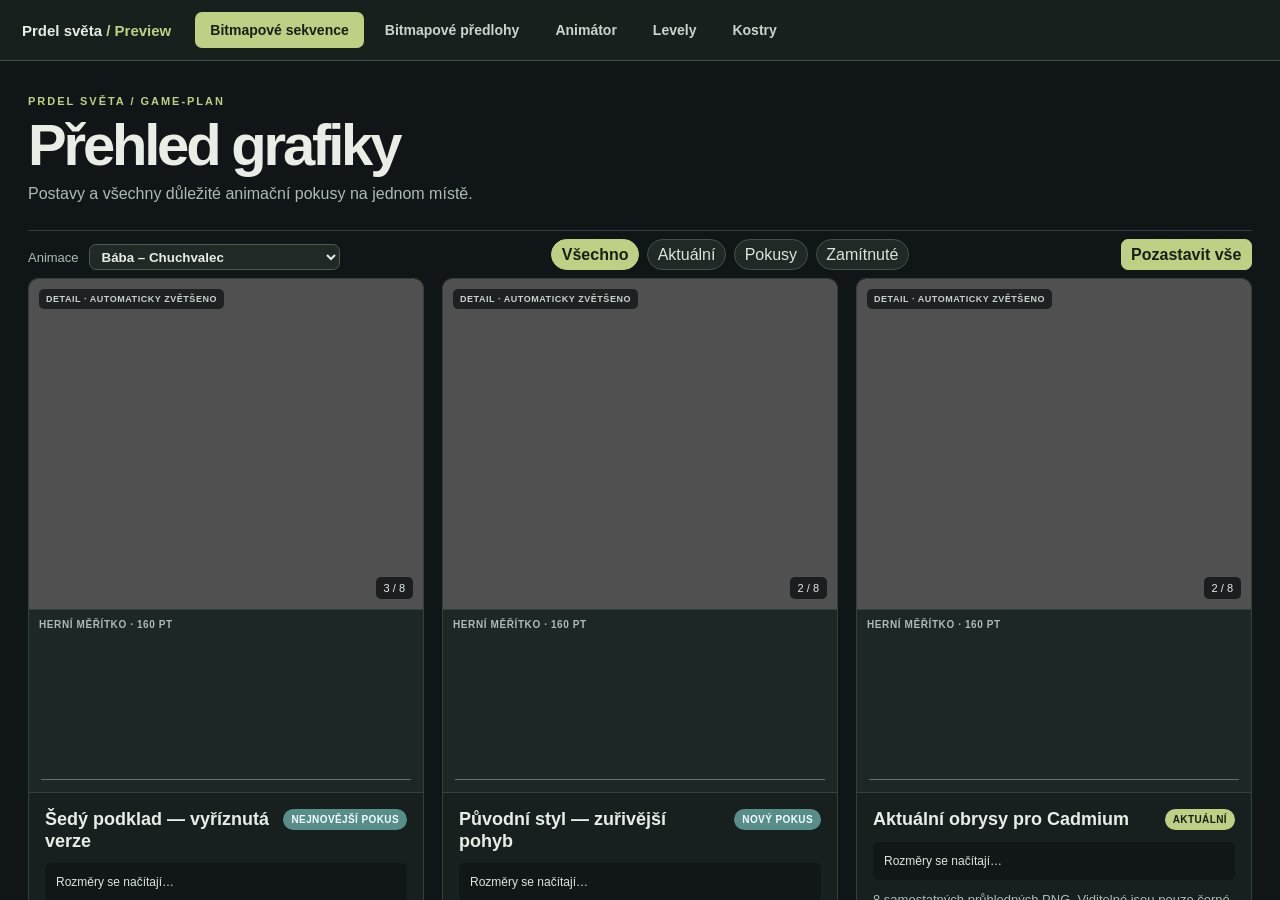
==== game-plan/tool/bitmap-templates.html @ 0be024f8 "Split graphics into independent data banks" ====
<!doctype html>
<html lang="cs"><head><meta charset="utf-8"><meta name="viewport" content="width=device-width,initial-scale=1">
<title>Bitmapové předlohy · Prdel světa</title><script src="preview-bridge.js"></script>
<style>
:root{color-scheme:dark;font-family:-apple-system,BlinkMacSystemFont,"Segoe UI",sans-serif;background:#101617;color:#e8ede5}*{box-sizing:border-box}body{margin:0;padding:24px;max-width:1400px}h1{margin:0 0 8px;font-size:28px}p{color:#b6c4bc;line-height:1.5}.template{margin-top:24px;padding:18px;border:1px solid #405247;border-radius:12px;background:#19221f}.template h2{margin:0 0 5px}.parts{display:grid;grid-template-columns:repeat(auto-fill,minmax(130px,1fr));gap:10px;margin-top:16px}.part{margin:0;padding:10px;border-radius:8px;background:#505050;min-width:0}.part img{display:block;width:100%;height:130px;object-fit:contain}.part figcaption{margin-top:7px;font-size:12px;color:#eef2eb}.empty{padding:14px;background:#4d2525;border-radius:8px}@media(max-width:600px){body{padding:14px}.parts{grid-template-columns:repeat(2,minmax(0,1fr))}}
</style></head><body>
<h1>Bitmapové předlohy</h1>
<p>Rozsekané postavy používané Animátorem. Zdrojová bitmapa je neměnná; animace ukládá jen její polohu, deformace, pořadí a průhlednost.</p>
<main id="templates"><p>Načítám předlohy…</p></main>
<script src="bitmap-templates.js"></script></body></html>
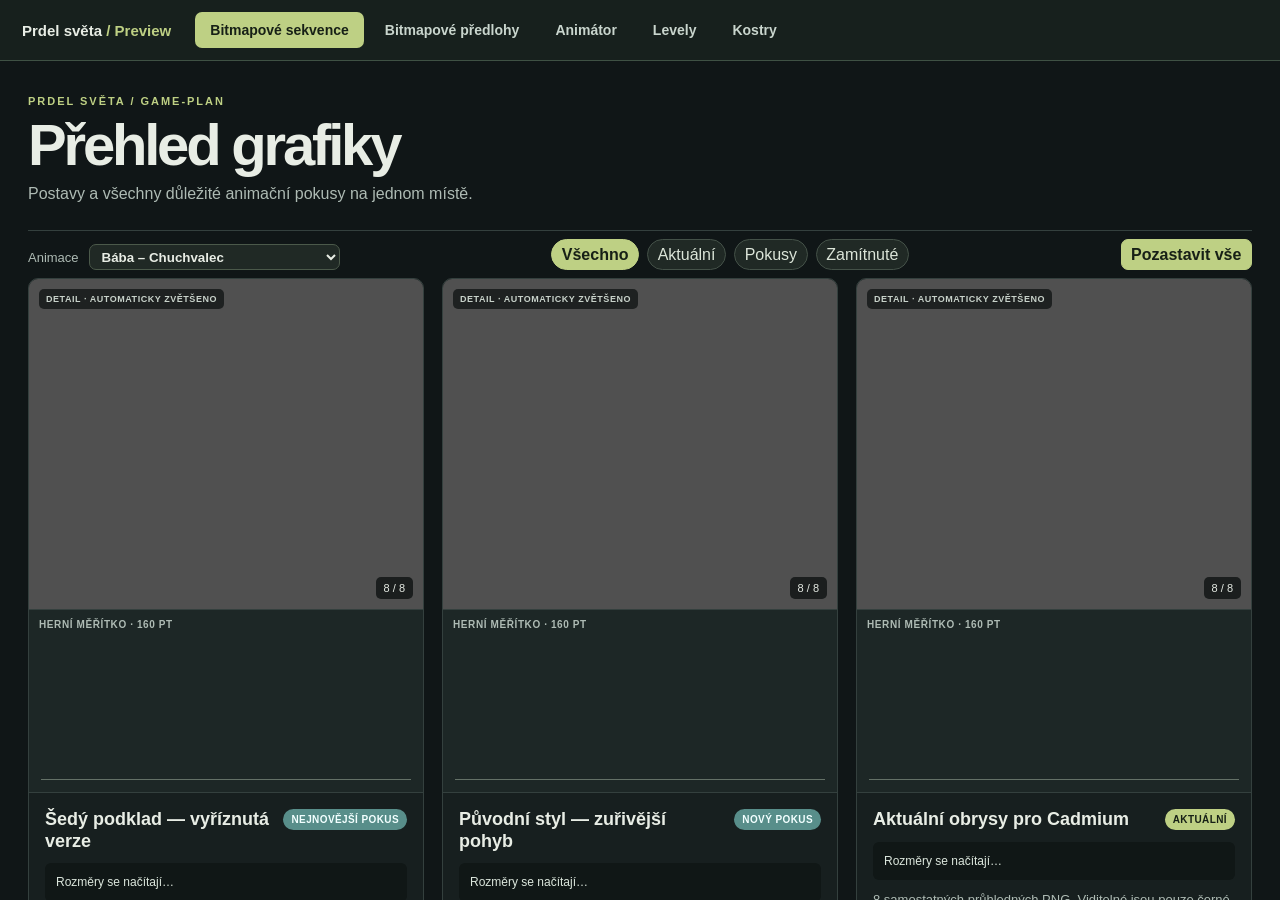
==== commit c1e3e281: "Add Generalissimus cutout skin and mirror far limbs" ====
--- a/game-plan/tool/bitmap-templates.html
+++ b/game-plan/tool/bitmap-templates.html
@@ -2,9 +2,10 @@
 <html lang="cs"><head><meta charset="utf-8"><meta name="viewport" content="width=device-width,initial-scale=1">
 <title>Bitmapové předlohy · Prdel světa</title><script src="preview-bridge.js"></script>
 <style>
-:root{color-scheme:dark;font-family:-apple-system,BlinkMacSystemFont,"Segoe UI",sans-serif;background:#101617;color:#e8ede5}*{box-sizing:border-box}body{margin:0;padding:24px;max-width:1400px}h1{margin:0 0 8px;font-size:28px}p{color:#b6c4bc;line-height:1.5}.template{margin-top:24px;padding:18px;border:1px solid #405247;border-radius:12px;background:#19221f}.template h2{margin:0 0 5px}.parts{display:grid;grid-template-columns:repeat(auto-fill,minmax(130px,1fr));gap:10px;margin-top:16px}.part{margin:0;padding:10px;border-radius:8px;background:#505050;min-width:0}.part img{display:block;width:100%;height:130px;object-fit:contain}.part figcaption{margin-top:7px;font-size:12px;color:#eef2eb}.empty{padding:14px;background:#4d2525;border-radius:8px}@media(max-width:600px){body{padding:14px}.parts{grid-template-columns:repeat(2,minmax(0,1fr))}}
+:root{color-scheme:dark;font-family:-apple-system,BlinkMacSystemFont,"Segoe UI",sans-serif;background:#101617;color:#e8ede5}*{box-sizing:border-box}body{margin:0;padding:24px;max-width:1400px}h1{margin:0 0 8px;font-size:28px}p{color:#b6c4bc;line-height:1.5}.picker{display:grid;grid-template-columns:minmax(220px,430px);gap:6px;margin-top:18px}.picker label{font-size:12px;color:#b6c4bc}.picker select{min-height:40px;padding:8px 11px;border:1px solid #4c5c50;border-radius:7px;background:#24312b;color:#edf2e8;font:inherit}.template{margin-top:18px;padding:18px;border:1px solid #405247;border-radius:12px;background:#19221f}.template h2{margin:0 0 5px}.status{display:inline-block;margin-top:4px;padding:4px 7px;border-radius:999px;background:#594e2b;color:#ffeb9c;font-size:11px}.status.ready{background:#2f513d;color:#c9f6d6}.parts{display:grid;grid-template-columns:repeat(auto-fill,minmax(130px,1fr));gap:10px;margin-top:16px}.part{margin:0;padding:10px;border-radius:8px;background:#505050;min-width:0}.part img{display:block;width:100%;height:130px;object-fit:contain}.part figcaption{margin-top:7px;font-size:12px;color:#eef2eb}.empty{padding:14px;background:#4d2525;border-radius:8px}@media(max-width:600px){body{padding:14px}.parts{grid-template-columns:repeat(2,minmax(0,1fr))}}
 </style></head><body>
 <h1>Bitmapové předlohy</h1>
-<p>Rozsekané postavy používané Animátorem. Zdrojová bitmapa je neměnná; animace ukládá jen její polohu, deformace, pořadí a průhlednost.</p>
+<p>Rozsekané bitmapové díly postav. Stav u předlohy říká, zda je už připravená pro Animátor.</p>
+<div class="picker"><label for="templateSelect">Vybraná předloha</label><select id="templateSelect" disabled><option>Načítám…</option></select></div>
 <main id="templates"><p>Načítám předlohy…</p></main>
 <script src="bitmap-templates.js"></script></body></html>
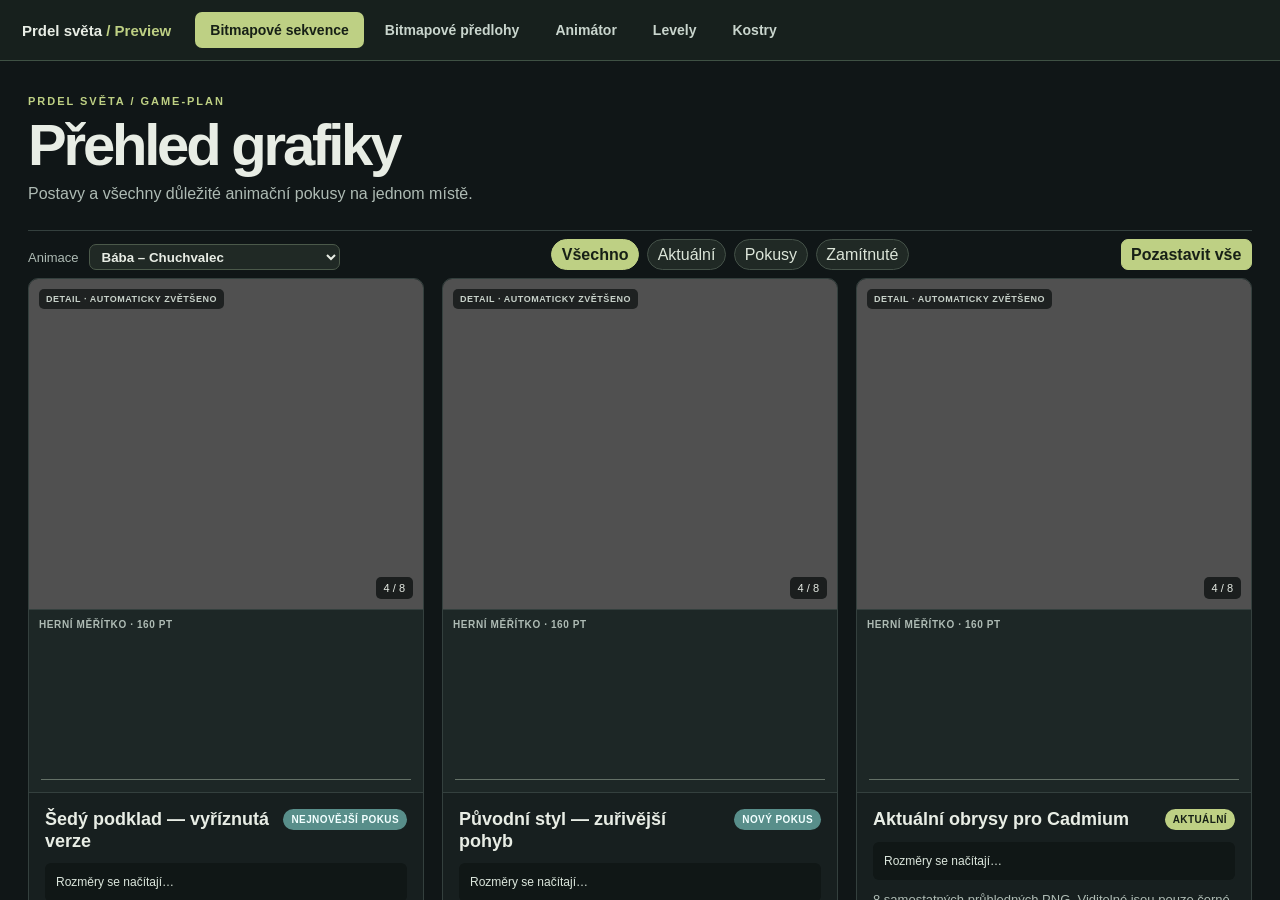
==== commit 4419c1d2: "Rework animator bone panel and shrink the preview Fold the frame and bone controls into one bone-fir" ====
--- a/game-plan/tool/bitmap-templates.html
+++ b/game-plan/tool/bitmap-templates.html
@@ -1,11 +1,11 @@
 <!doctype html>
 <html lang="cs"><head><meta charset="utf-8"><meta name="viewport" content="width=device-width,initial-scale=1">
 <title>Bitmapové předlohy · Prdel světa</title><script src="preview-bridge.js"></script>
-<style>
-:root{color-scheme:dark;font-family:-apple-system,BlinkMacSystemFont,"Segoe UI",sans-serif;background:#101617;color:#e8ede5}*{box-sizing:border-box}body{margin:0;padding:24px;max-width:1400px}h1{margin:0 0 8px;font-size:28px}p{color:#b6c4bc;line-height:1.5}.picker{display:grid;grid-template-columns:minmax(220px,430px);gap:6px;margin-top:18px}.picker label{font-size:12px;color:#b6c4bc}.picker select{min-height:40px;padding:8px 11px;border:1px solid #4c5c50;border-radius:7px;background:#24312b;color:#edf2e8;font:inherit}.template{margin-top:18px;padding:18px;border:1px solid #405247;border-radius:12px;background:#19221f}.template h2{margin:0 0 5px}.status{display:inline-block;margin-top:4px;padding:4px 7px;border-radius:999px;background:#594e2b;color:#ffeb9c;font-size:11px}.status.ready{background:#2f513d;color:#c9f6d6}.parts{display:grid;grid-template-columns:repeat(auto-fill,minmax(130px,1fr));gap:10px;margin-top:16px}.part{margin:0;padding:10px;border-radius:8px;background:#505050;min-width:0}.part img{display:block;width:100%;height:130px;object-fit:contain}.part figcaption{margin-top:7px;font-size:12px;color:#eef2eb}.empty{padding:14px;background:#4d2525;border-radius:8px}@media(max-width:600px){body{padding:14px}.parts{grid-template-columns:repeat(2,minmax(0,1fr))}}
+<link rel="stylesheet" href="rig-extras.css"><style>
+:root{color-scheme:dark;font-family:-apple-system,BlinkMacSystemFont,"Segoe UI",sans-serif;background:#101617;color:#e8ede5}*{box-sizing:border-box}body{margin:0;padding:24px;max-width:1400px}h1{margin:0 0 8px;font-size:28px}p{color:#b6c4bc;line-height:1.5}.picker{display:grid;grid-template-columns:minmax(220px,430px);gap:6px;margin-top:18px}.picker label{font-size:12px;color:#b6c4bc}.picker select{min-height:40px;padding:8px 11px;border:1px solid #4c5c50;border-radius:7px;background:#24312b;color:#edf2e8;font:inherit}.template{margin-top:18px;padding:18px;border:1px solid #405247;border-radius:12px;background:#19221f}.template h2{margin:0 0 5px}.status{display:inline-block;margin-top:4px;padding:4px 7px;border-radius:999px;background:#594e2b;color:#ffeb9c;font-size:11px}.status.ready{background:#2f513d;color:#c9f6d6}.parts{display:grid;grid-template-columns:repeat(auto-fill,minmax(130px,1fr));gap:10px;margin-top:16px}.part{position:relative;margin:0;padding:10px;border-radius:8px;background:#505050;min-width:0}.part img{display:block;width:100%;height:130px;object-fit:contain}.part figcaption{margin-top:7px;font-size:12px;color:#eef2eb}.part figcaption[data-error]{color:#ffa69c}.part-menu{position:absolute;top:6px;right:6px;padding:2px 8px;line-height:1.2;font-size:14px;border-radius:6px;background:#2b2b2bcc;color:#e8ede5;border:1px solid #7c7c7c;cursor:pointer;opacity:0;transition:opacity .12s}.part:hover .part-menu,.part-menu:focus-visible{opacity:1}@media(hover:none){.part-menu{opacity:1}}.empty{padding:14px;background:#4d2525;border-radius:8px}@media(max-width:600px){body{padding:14px}.parts{grid-template-columns:repeat(2,minmax(0,1fr))}}
 </style></head><body>
 <h1>Bitmapové předlohy</h1>
-<p>Rozsekané bitmapové díly postav. Stav u předlohy říká, zda je už připravená pro Animátor.</p>
+<p>Celkový návrh postavy a její samostatné bitmapové díly. Další PNG díly můžeš přidávat přímo do vybrané předlohy.</p>
 <div class="picker"><label for="templateSelect">Vybraná předloha</label><select id="templateSelect" disabled><option>Načítám…</option></select></div>
 <main id="templates"><p>Načítám předlohy…</p></main>
 <script src="bitmap-templates.js"></script></body></html>
--- a/game-plan/tool/rig-extras.css
+++ b/game-plan/tool/rig-extras.css
@@ -0,0 +1,31 @@
+/* The host is only a mount point: its sections belong to the page's own section list. */
+#rigExtras{display:contents}
+.rig-extras-section>summary{cursor:pointer}
+.rig-extras-section label{font-size:14px;display:flex;align-items:center;justify-content:space-between;gap:8px;margin:7px 0;flex-wrap:wrap}
+.rig-extras-section select{max-width:100%;min-width:150px}
+.rig-extras-section input[type=number]{width:85px}
+.rig-extras-section p{font-size:12px;line-height:1.5}
+.rig-extras-section button:not(.help){margin:4px 3px 4px 0}
+.rig-extras-section .list-title{margin:10px 0 5px;font-size:14px;color:inherit}
+.rig-extras-section .inline-actions{display:flex;align-items:center;gap:5px;flex:1 1 auto;min-width:0}
+.rig-extras-section .inline-actions select{flex:1 1 auto;width:100%;min-width:0}
+.rig-extras-section .inline-actions button{margin:0;flex:0 0 auto;padding:7px 9px;line-height:1}
+.rig-extras-section .bitmap-list{list-style:none;margin:0 0 10px;padding:5px;border:1px solid #526454;border-radius:7px;background:#26332c;max-height:220px;overflow:auto}
+.rig-extras-section .bitmap-list li{display:flex;align-items:center;gap:4px;border-radius:5px}
+.rig-extras-section .bitmap-list li.selected{background:#3f4d44}
+.rig-extras-section .bitmap-list li.off .name{opacity:.55}
+.rig-extras-section .bitmap-list li.empty{justify-content:center;padding:10px;font-size:13px;color:#aebbb4}
+.rig-extras-section .bitmap-list .name{flex:1 1 auto;min-width:0;margin:0;padding:5px 7px;border:0;border-radius:5px;background:none;font-size:14px;text-align:left;white-space:nowrap;overflow:hidden;text-overflow:ellipsis}
+.rig-extras-section .bitmap-list .name:hover{border:0;background:#33413a}
+.rig-extras-section .bitmap-list .row-actions{display:flex;gap:2px;flex:0 0 auto}
+.rig-extras-section .bitmap-list button.icon{margin:0;padding:4px 6px;border:0;background:none;font-size:14px;line-height:1}
+.rig-extras-section .bitmap-list button.icon:hover{border:0;background:#33413a}
+.rig-extras-section .bitmap-list button.icon[aria-pressed]{outline:none;background:none}
+.rig-extras-section .bitmap-list button.icon[aria-pressed]:hover{background:#33413a}
+.rig-extras-section button.danger{border-color:#8d5350}
+.rig-extras-section button.danger:hover:not(:disabled){border-color:#e07a72}
+/* Fallback only: a page that styles .help itself wins, being loaded after this file. */
+.help{position:relative;display:inline-flex;align-items:center;justify-content:center;width:23px;height:23px;min-height:23px;padding:0;margin-left:8px;border-radius:50%;flex-shrink:0}
+.help .help-text{display:none;position:absolute;right:0;top:calc(100% + 7px);z-index:50;width:300px;max-width:70vw;padding:11px 13px;background:#0b1310;color:#e6eee8;border:1px solid #4c5c50;border-radius:8px;font-size:12px;line-height:1.5;font-weight:400;text-align:left;white-space:normal}
+.help.help-open .help-text{display:block}
+.reference{margin:18px 0;padding:16px;background:#505050;border-radius:8px}.reference img{display:block;width:100%;max-height:540px;object-fit:contain}.reference figcaption{margin-top:12px}.upload{margin-top:24px;padding-top:12px;border-top:1px solid #58705d}.upload label{display:block;margin:12px 0}.upload input,.upload select,.upload button{margin-left:8px;padding:7px}
